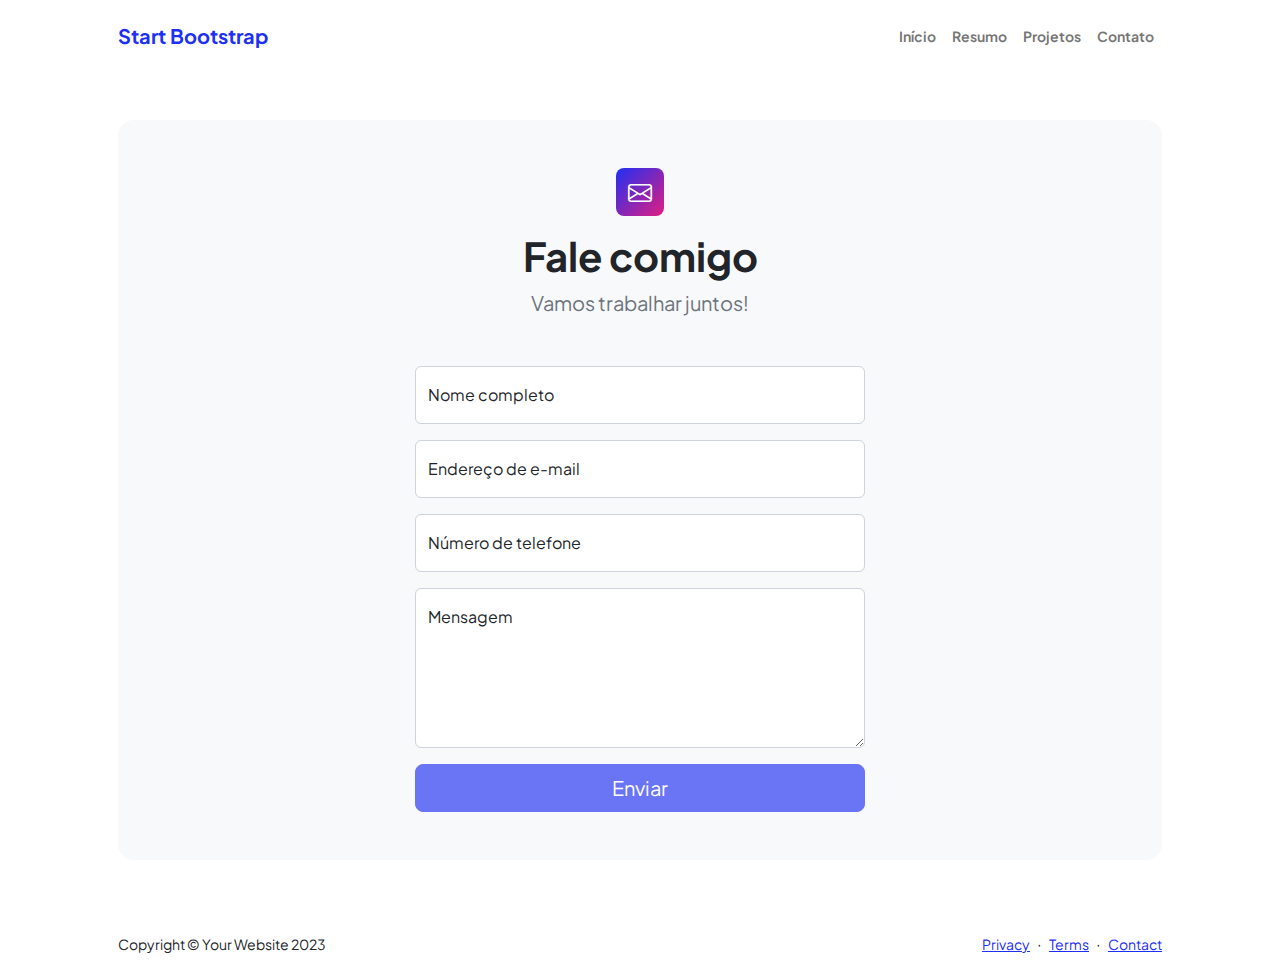
==== contact.html @ b732955a "Tema Bootstrap" ====
<!DOCTYPE html>
<html lang="en">
    <head>
        <meta charset="utf-8" />
        <meta name="viewport" content="width=device-width, initial-scale=1, shrink-to-fit=no" />
        <meta name="description" content />
        <meta name="author" content />
        <title>Matheus | Gestor de Tráfego</title>
        <!-- Favicon-->
        <link rel="icon" type="image/x-icon" href="assets/favicon.ico" />
        <!-- Custom Google font-->
        <link rel="preconnect" href="https://fonts.googleapis.com" />
        <link rel="preconnect" href="https://fonts.gstatic.com" crossorigin />
        <link href="https://fonts.googleapis.com/css2?family=Plus+Jakarta+Sans:wght@100;200;300;400;500;600;700;800;900&amp;display=swap" rel="stylesheet" />
        <!-- Bootstrap icons-->
        <link href="https://cdn.jsdelivr.net/npm/bootstrap-icons@1.8.1/font/bootstrap-icons.css" rel="stylesheet" />
        <!-- Core theme CSS (includes Bootstrap)-->
        <link href="css/styles.css" rel="stylesheet" />
    </head>
    <body class="d-flex flex-column">
        <main class="flex-shrink-0">
            <!-- Navigation-->
            <nav class="navbar navbar-expand-lg navbar-light bg-white py-3">
                <div class="container px-5">
                    <a class="navbar-brand" href="index.html"><span class="fw-bolder text-primary">Start Bootstrap</span></a>
                    <button class="navbar-toggler" type="button" data-bs-toggle="collapse" data-bs-target="#navbarSupportedContent" aria-controls="navbarSupportedContent" aria-expanded="false" aria-label="Toggle navigation"><span class="navbar-toggler-icon"></span></button>
                    <div class="collapse navbar-collapse" id="navbarSupportedContent">
                        <ul class="navbar-nav ms-auto mb-2 mb-lg-0 small fw-bolder">
                            <li class="nav-item"><a class="nav-link" href="index.html">Início</a></li>
                            <li class="nav-item"><a class="nav-link" href="resumo.html">Resumo</a></li>
                            <li class="nav-item"><a class="nav-link" href="projetos.html">Projetos</a></li>
                            <li class="nav-item"><a class="nav-link" href="contato.html">Contato</a></li>
                        </ul>
                    </div>
                </div>
            </nav>
            <!-- Page content-->
            <section class="py-5">
                <div class="container px-5">
                    <!-- Contact form-->
                    <div class="bg-light rounded-4 py-5 px-4 px-md-5">
                        <div class="text-center mb-5">
                            <div class="feature bg-primary bg-gradient-primary-to-secondary text-white rounded-3 mb-3"><i class="bi bi-envelope"></i></div>
                            <h1 class="fw-bolder">Fale comigo</h1>
                            <p class="lead fw-normal text-muted mb-0">Vamos trabalhar juntos!</p>
                        </div>
                        <div class="row gx-5 justify-content-center">
                            <div class="col-lg-8 col-xl-6">
                                <!-- * * * * * * * * * * * * * * *-->
                                <!-- * * SB Forms Contact Form * *-->
                                <!-- * * * * * * * * * * * * * * *-->
                                <!-- This form is pre-integrated with SB Forms.-->
                                <!-- To make this form functional, sign up at-->
                                <!-- https://startbootstrap.com/solution/contact-forms-->
                                <!-- to get an API token!-->
                                <form id="contactForm" data-sb-form-api-token="API_TOKEN">
                                    <!-- Name input-->
                                    <div class="form-floating mb-3">
                                        <input class="form-control" id="name" type="text" placeholder="Digite o seu nome..." data-sb-validations="required" />
                                        <label for="name">Nome completo</label>
                                        <div class="invalid-feedback" data-sb-feedback="name:required">O nome é obrigatório.</div>
                                    </div>
                                    <!-- Email address input-->
                                    <div class="form-floating mb-3">
                                        <input class="form-control" id="email" type="email" placeholder="name@example.com" data-sb-validations="required,email" />
                                        <label for="email">Endereço de e-mail</label>
                                        <div class="invalid-feedback" data-sb-feedback="email:required">O e-mail é obrigatório.</div>
                                        <div class="invalid-feedback" data-sb-feedback="email:email">Este e-mail não é válido.</div>
                                    </div>
                                    <!-- Phone number input-->
                                    <div class="form-floating mb-3">
                                        <input class="form-control" id="phone" type="tel" placeholder="(12) 3456-7890" data-sb-validations="required" />
                                        <label for="phone">Número de telefone</label>
                                        <div class="invalid-feedback" data-sb-feedback="phone:required">O número é obrigatório.</div>
                                    </div>
                                    <!-- Message input-->
                                    <div class="form-floating mb-3">
                                        <textarea class="form-control" id="message" type="text" placeholder="Digite sua mensagem aqui..." style="height: 10rem" data-sb-validations="required"></textarea>
                                        <label for="message">Mensagem</label>
                                        <div class="invalid-feedback" data-sb-feedback="message:required">Uma mensagem é obrigatória.</div>
                                    </div>
                                    <!-- Submit success message-->
                                    <!---->
                                    <!-- This is what your users will see when the form-->
                                    <!-- has successfully submitted-->
                                    <div class="d-none" id="submitSuccessMessage">
                                        <div class="text-center mb-3">
                                            <div class="fw-bolder">Envio do formulário realizado com sucesso!</div>
                                            Para ativar este formulário, inscreva-se em
                                            <br />
                                            <a href="https://startbootstrap.com/solution/contact-forms">https://startbootstrap.com/solution/contact-forms</a>
                                        </div>
                                    </div>
                                    <!-- Submit error message-->
                                    <!---->
                                    <!-- This is what your users will see when there is-->
                                    <!-- an error submitting the form-->
                                    <div class="d-none" id="submitErrorMessage"><div class="text-center text-danger mb-3">Erro ao enviar sua mensagem!</div></div>
                                    <!-- Submit Button-->
                                    <div class="d-grid"><button class="btn btn-primary btn-lg disabled" id="submitButton" type="submit">Enviar</button></div>
                                </form>
                            </div>
                        </div>
                    </div>
                </div>
            </section>
        </main>
        <!-- Footer-->
        <footer class="bg-white py-4 mt-auto">
            <div class="container px-5">
                <div class="row align-items-center justify-content-between flex-column flex-sm-row">
                    <div class="col-auto"><div class="small m-0">Copyright &copy; Your Website 2023</div></div>
                    <div class="col-auto">
                        <a class="small" href="#!">Privacy</a>
                        <span class="mx-1">&middot;</span>
                        <a class="small" href="#!">Terms</a>
                        <span class="mx-1">&middot;</span>
                        <a class="small" href="#!">Contact</a>
                    </div>
                </div>
            </div>
        </footer>
        <!-- Bootstrap core JS-->
        <script src="https://cdn.jsdelivr.net/npm/bootstrap@5.2.3/dist/js/bootstrap.bundle.min.js"></script>
        <!-- Core theme JS-->
        <script src="js/scripts.js"></script>
        <!-- * * * * * * * * * * * * * * * * * * * * * * * * * * * * * * * * * * * * * * * *-->
        <!-- * *                               SB Forms JS                               * *-->
        <!-- * * Activate your form at https://startbootstrap.com/solution/contact-forms * *-->
        <!-- * * * * * * * * * * * * * * * * * * * * * * * * * * * * * * * * * * * * * * * *-->
        <script src="https://cdn.startbootstrap.com/sb-forms-latest.js"></script>
    </body>
</html>
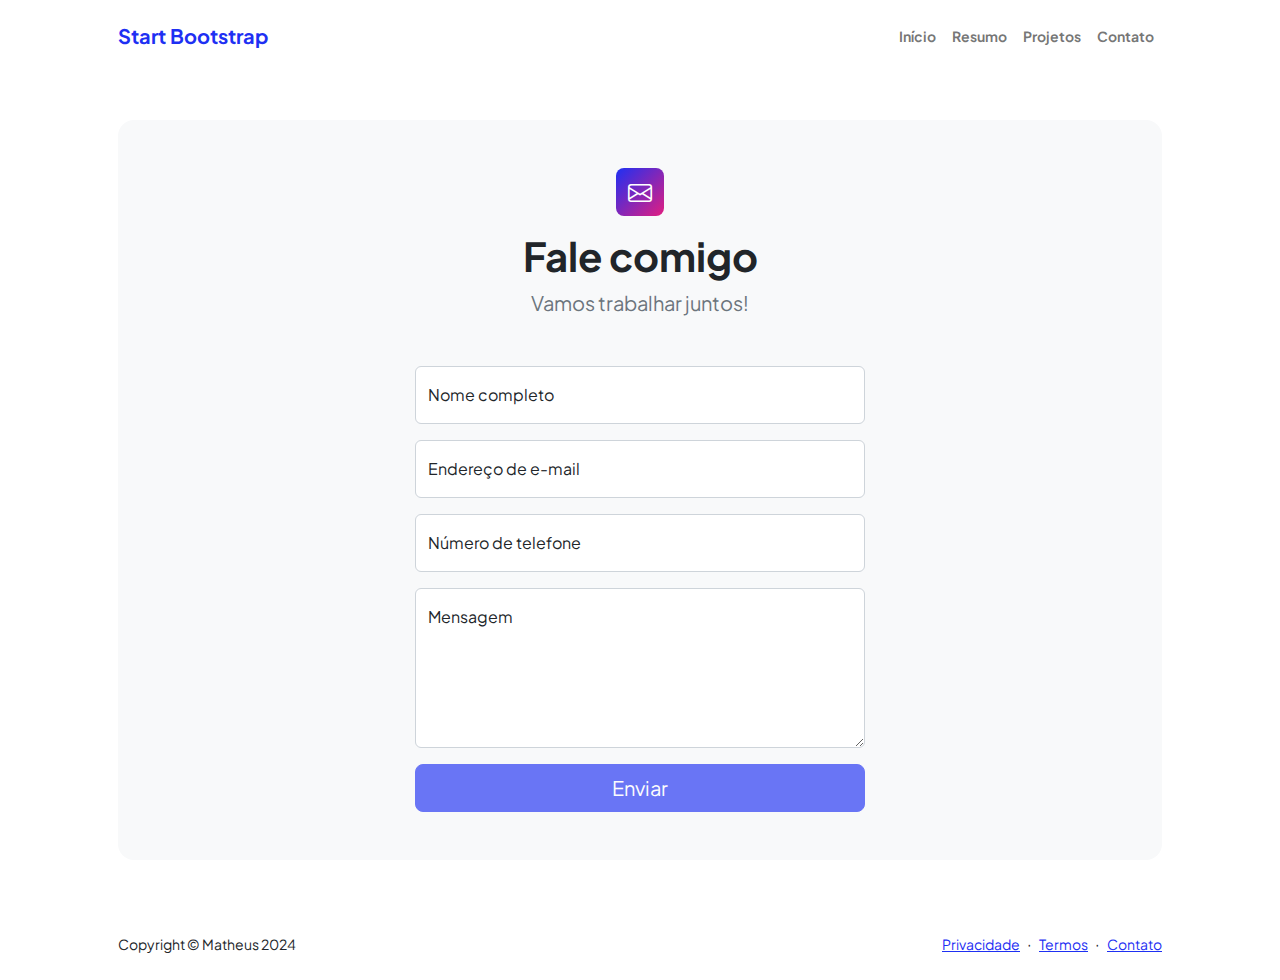
==== commit 57805494: "Alguns ajustes" ====
--- a/contact.html
+++ b/contact.html
@@ -109,13 +109,13 @@
         <footer class="bg-white py-4 mt-auto">
             <div class="container px-5">
                 <div class="row align-items-center justify-content-between flex-column flex-sm-row">
-                    <div class="col-auto"><div class="small m-0">Copyright &copy; Your Website 2023</div></div>
+                    <div class="col-auto"><div class="small m-0">Copyright &copy; Matheus 2024</div></div>
                     <div class="col-auto">
-                        <a class="small" href="#!">Privacy</a>
+                        <a class="small" href="#!">Privacidade</a>
                         <span class="mx-1">&middot;</span>
-                        <a class="small" href="#!">Terms</a>
+                        <a class="small" href="#!">Termos</a>
                         <span class="mx-1">&middot;</span>
-                        <a class="small" href="#!">Contact</a>
+                        <a class="small" href="#!">Contato</a>
                     </div>
                 </div>
             </div>
